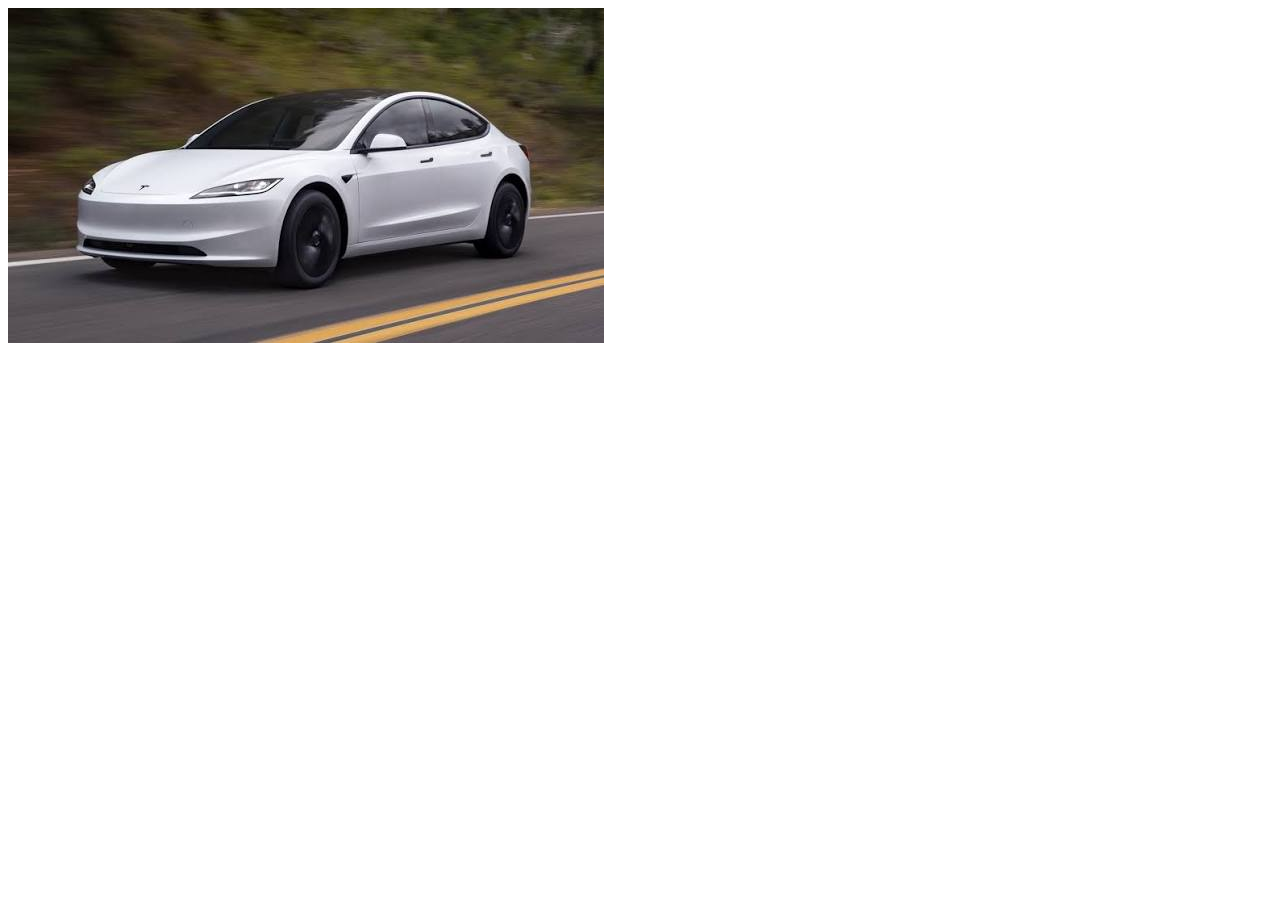
==== index.html @ 11845d5d "tesla" ====
<!DOCTYPE html>
<html lang="en">
<head>
    <meta charset="UTF-8">
    <meta name="viewport" content="width=device-width, initial-scale=1.0">
    <title>Document</title>

    <link rel="stylesheet" href="./main.css">
</head>
<body>
    <img src="./image.jpg" alt="rasm yuklab olinmadi">
    <script src="./main.js"></script>
</body>
</html>
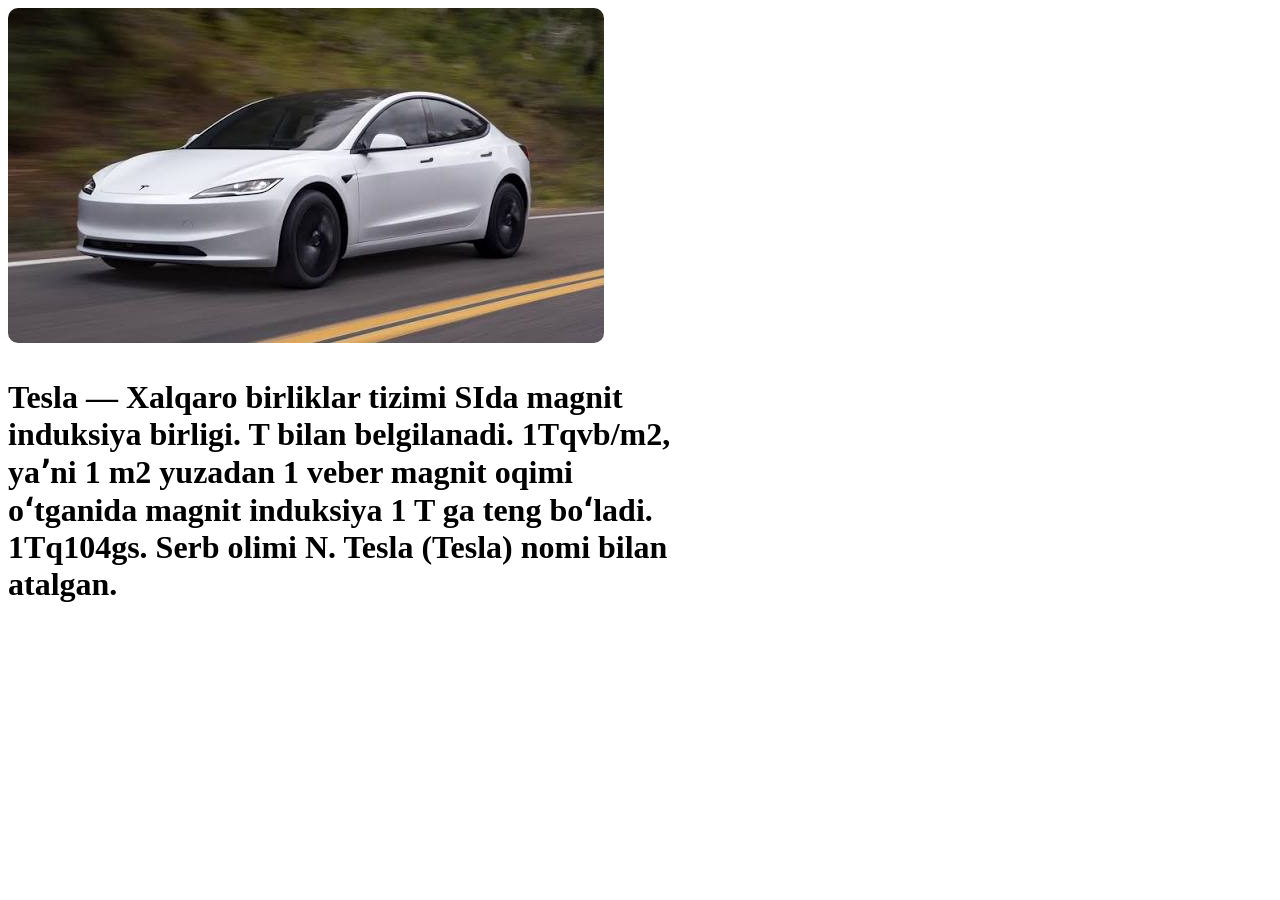
==== commit 581d0075: "rasm tagidagi matn o'zgardi" ====
--- a/index.html
+++ b/index.html
@@ -1,14 +1,22 @@
-<!DOCTYPE html>
+<!doctype html>
 <html lang="en">
-<head>
-    <meta charset="UTF-8">
-    <meta name="viewport" content="width=device-width, initial-scale=1.0">
+  <head>
+    <meta charset="UTF-8" />
+    <meta name="viewport" content="width=device-width, initial-scale=1.0" />
     <title>Document</title>
 
-    <link rel="stylesheet" href="./main.css">
-</head>
-<body>
-    <img src="./image.jpg" alt="rasm yuklab olinmadi">
-    <script src="./main.js"></script>
-</body>
-</html>+    <link rel="stylesheet" href="./main.css" />
+  </head>
+  <body>
+    <div>
+      <img src="./image.jpg" alt="rasm yuklab olinmadi" />
+      <h3>
+        Tesla — Xalqaro birliklar tizimi SIda magnit induksiya birligi. T bilan
+        belgilanadi. 1Tqvb/m2, yaʼni 1 m2 yuzadan 1 veber magnit oqimi oʻtganida
+        magnit induksiya 1 T ga teng boʻladi. 1Tq104gs. Serb olimi N. Tesla
+        (Tesla) nomi bilan atalgan.
+      </h3>
+      
+    </div>
+  </body>
+</html>
--- a/main.css
+++ b/main.css
@@ -0,0 +1,9 @@
+h3 {
+    font-size: xx-large;
+}
+img {
+    border-radius: 10px;
+}
+div{
+    width: 700px;    
+}
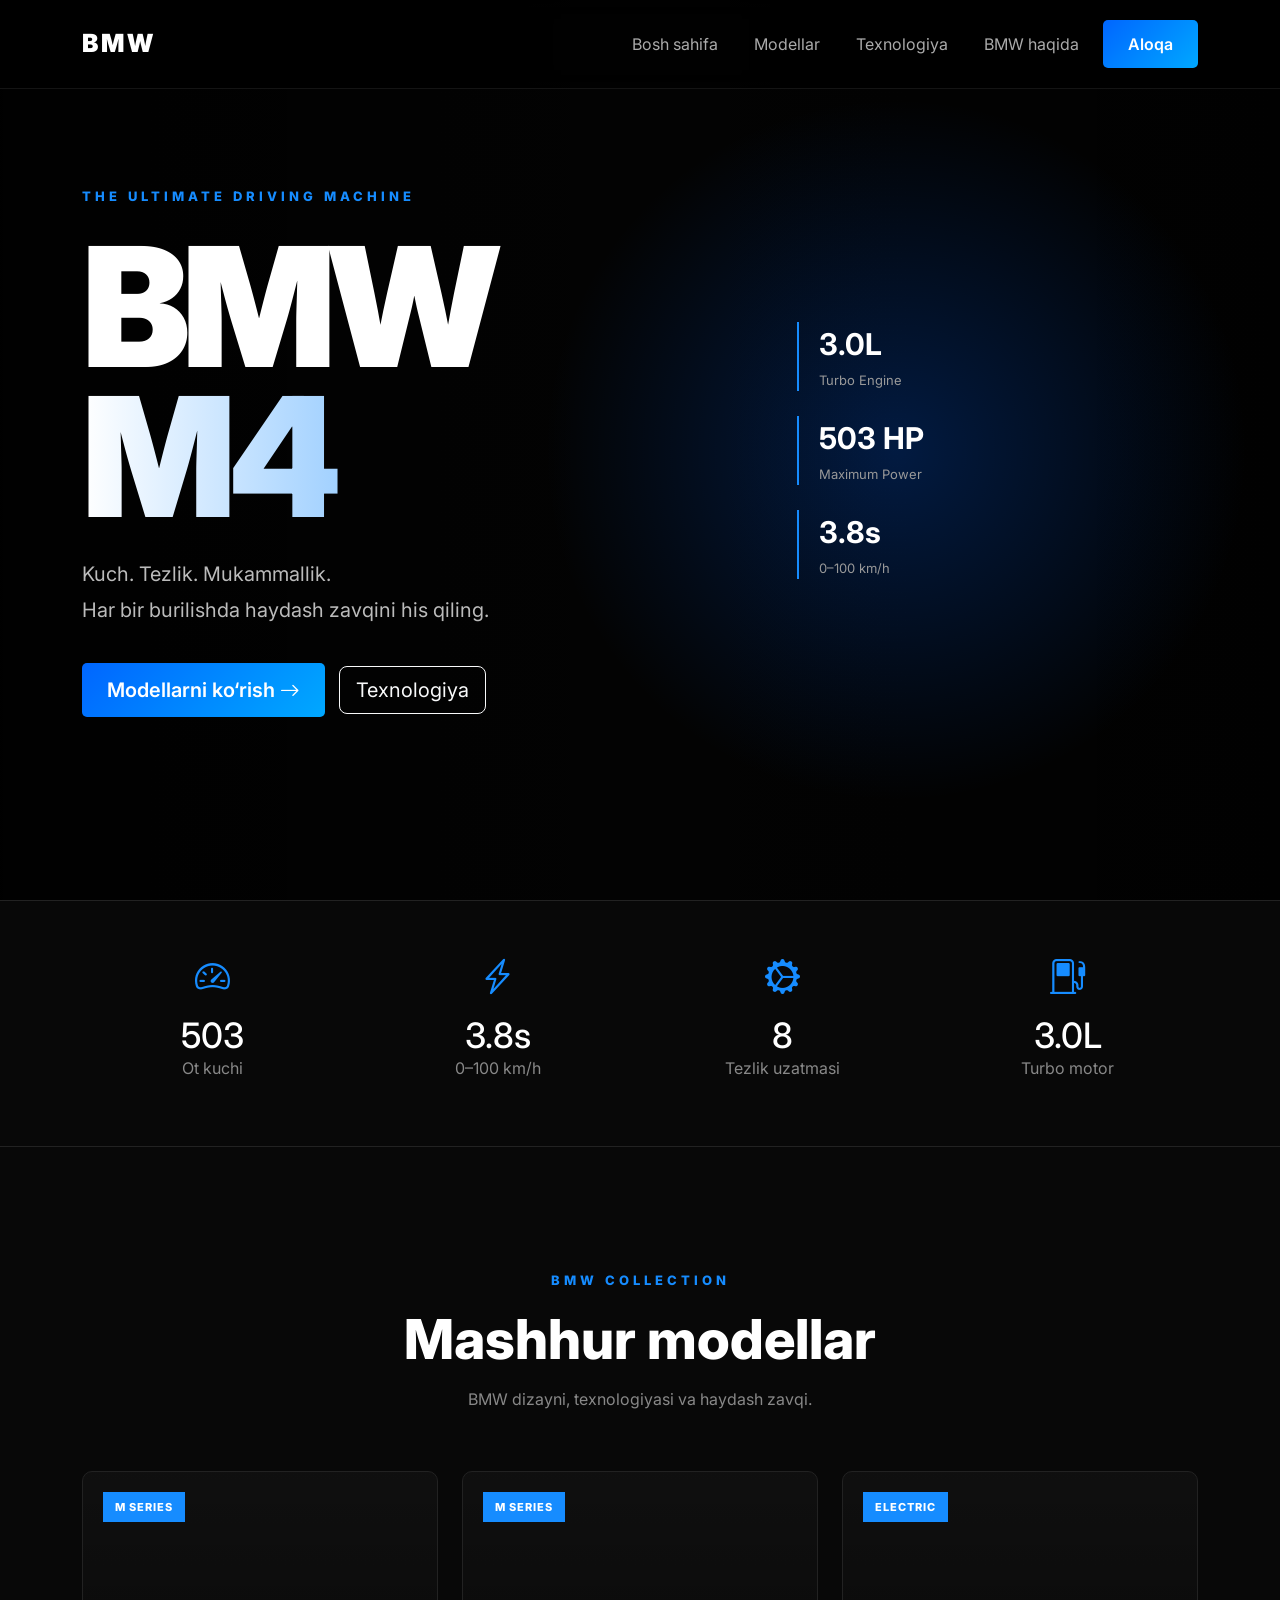
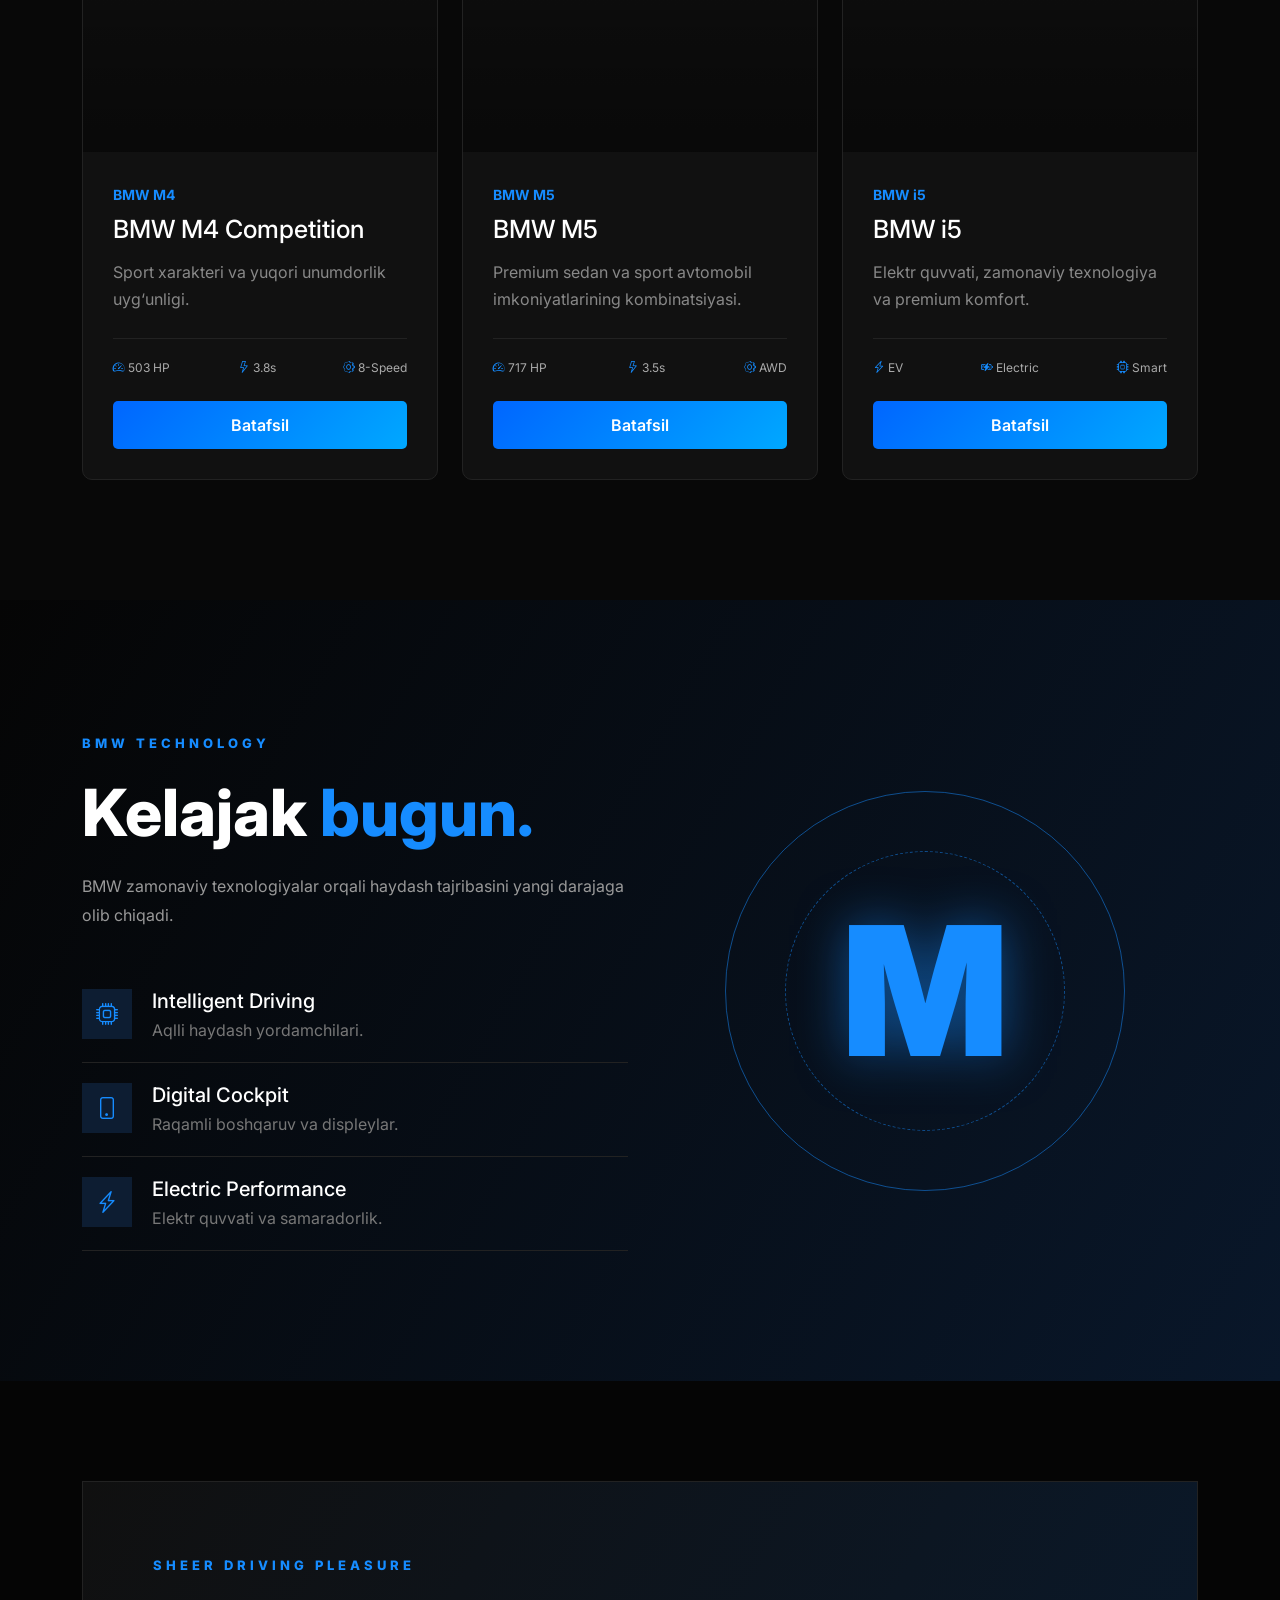
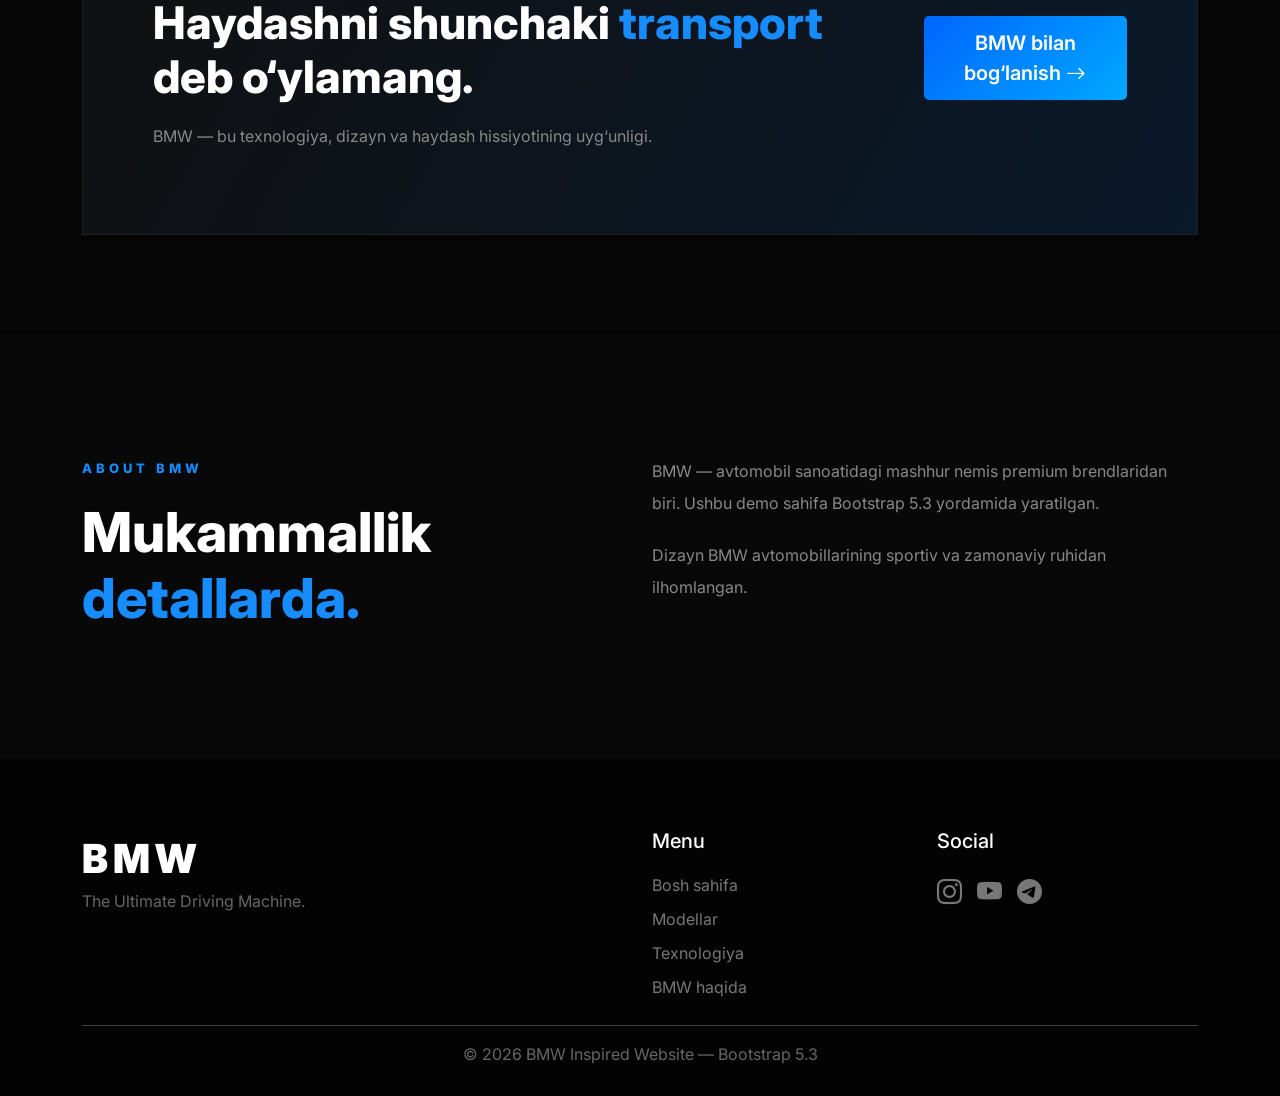
==== commit e6f69997: "o'chirildi" ====
--- a/index.html
+++ b/index.html
@@ -1,22 +1,838 @@
-<!doctype html>
-<html lang="en">
-  <head>
-    <meta charset="UTF-8" />
-    <meta name="viewport" content="width=device-width, initial-scale=1.0" />
-    <title>Document</title>
-
-    <link rel="stylesheet" href="./main.css" />
-  </head>
-  <body>
-    <div>
-      <img src="./image.jpg" alt="rasm yuklab olinmadi" />
-      <h3>
-        Tesla — Xalqaro birliklar tizimi SIda magnit induksiya birligi. T bilan
-        belgilanadi. 1Tqvb/m2, yaʼni 1 m2 yuzadan 1 veber magnit oqimi oʻtganida
-        magnit induksiya 1 T ga teng boʻladi. 1Tq104gs. Serb olimi N. Tesla
-        (Tesla) nomi bilan atalgan.
-      </h3>
-      
+<!DOCTYPE html>
+<html lang="uz">
+
+<head>
+    <meta charset="UTF-8">
+    <meta name="viewport" content="width=device-width, initial-scale=1.0">
+
+    <title>| BMW | Ultimate Driving Machine |</title>
+
+    <link
+        href="https://cdn.jsdelivr.net/npm/bootstrap@5.3.3/dist/css/bootstrap.min.css"
+        rel="stylesheet">
+
+    <link
+        rel="stylesheet"
+        href="https://cdn.jsdelivr.net/npm/bootstrap-icons@1.11.3/font/bootstrap-icons.min.css">
+
+    <link
+        href="https://fonts.googleapis.com/css2?family=Inter:wght@300;400;500;600;700;800;900&display=swap"
+        rel="stylesheet">
+
+    <link rel="stylesheet" href="style.css">
+</head>
+
+<body>
+
+
+<nav class="navbar navbar-expand-lg navbar-dark fixed-top">
+
+    <div class="container">
+
+        <a class="navbar-brand" href="#home">
+
+            <span class="bmw-logo">BMW</span>
+
+        </a>
+
+        <button
+            class="navbar-toggler"
+            type="button"
+            data-bs-toggle="collapse"
+            data-bs-target="#mainNav">
+
+            <span class="navbar-toggler-icon"></span>
+
+        </button>
+
+
+        <div class="collapse navbar-collapse" id="mainNav">
+
+            <ul class="navbar-nav ms-auto align-items-lg-center">
+
+                <li class="nav-item">
+                    <a class="nav-link" href="#home">
+                        Bosh sahifa
+                    </a>
+                </li>
+
+                <li class="nav-item">
+                    <a class="nav-link" href="#models">
+                        Modellar
+                    </a>
+                </li>
+
+                <li class="nav-item">
+                    <a class="nav-link" href="#technology">
+                        Texnologiya
+                    </a>
+                </li>
+
+                <li class="nav-item">
+                    <a class="nav-link" href="#about">
+                        BMW haqida
+                    </a>
+                </li>
+
+                <li class="nav-item ms-lg-3">
+
+                    <button
+                        class="btn btn-bmw"
+                        data-bs-toggle="modal"
+                        data-bs-target="#contactModal">
+
+                        Aloqa
+
+                    </button>
+
+                </li>
+
+            </ul>
+
+        </div>
+
     </div>
-  </body>
-</html>
+
+</nav>
+
+
+<section id="home" class="hero">
+
+    <div class="hero-overlay"></div>
+
+    <div class="container position-relative">
+
+        <div class="row min-vh-100 align-items-center">
+
+            <div class="col-lg-7">
+
+                <div class="hero-content">
+
+                    <span class="small-title">
+                        THE ULTIMATE DRIVING MACHINE
+                    </span>
+
+                    <h1>
+                        BMW
+                        <span>M4</span>
+                    </h1>
+
+                    <p class="hero-text">
+
+                        Kuch. Tezlik. Mukammallik.
+
+                        <br>
+
+                        Har bir burilishda haydash zavqini
+                        his qiling.
+
+                    </p>
+
+
+                    <div class="hero-buttons">
+
+                        <a
+                            href="#models"
+                            class="btn btn-bmw btn-lg">
+
+                            Modellarni ko‘rish
+                            <i class="bi bi-arrow-right"></i>
+
+                        </a>
+
+
+                        <button
+                            class="btn btn-outline-light btn-lg"
+                            onclick="scrollToTechnology()">
+
+                            Texnologiya
+                        </button>
+
+                    </div>
+
+                </div>
+
+            </div>
+
+
+            <div class="col-lg-5 d-none d-lg-block">
+
+                <div class="hero-specs">
+
+                    <div class="spec">
+
+                        <strong>3.0L</strong>
+
+                        <span>Turbo Engine</span>
+
+                    </div>
+
+
+                    <div class="spec">
+
+                        <strong>503 HP</strong>
+
+                        <span>Maximum Power</span>
+
+                    </div>
+
+
+                    <div class="spec">
+
+                        <strong>3.8s</strong>
+
+                        <span>0–100 km/h</span>
+
+                    </div>
+
+                </div>
+
+            </div>
+
+        </div>
+
+    </div>
+
+</section>
+
+
+
+<section class="stats">
+
+    <div class="container">
+
+        <div class="row text-center g-4">
+
+            <div class="col-6 col-lg-3">
+
+                <div class="stat-box">
+
+                    <i class="bi bi-speedometer2"></i>
+
+                    <h3>503</h3>
+
+                    <p>Ot kuchi</p>
+
+                </div>
+
+            </div>
+
+
+            <div class="col-6 col-lg-3">
+
+                <div class="stat-box">
+
+                    <i class="bi bi-lightning-charge"></i>
+
+                    <h3>3.8s</h3>
+
+                    <p>0–100 km/h</p>
+
+                </div>
+
+            </div>
+
+
+            <div class="col-6 col-lg-3">
+
+                <div class="stat-box">
+
+                    <i class="bi bi-gear-wide-connected"></i>
+
+                    <h3>8</h3>
+
+                    <p>Tezlik uzatmasi</p>
+
+                </div>
+
+            </div>
+
+
+            <div class="col-6 col-lg-3">
+
+                <div class="stat-box">
+
+                    <i class="bi bi-fuel-pump"></i>
+
+                    <h3>3.0L</h3>
+
+                    <p>Turbo motor</p>
+
+                </div>
+
+            </div>
+
+        </div>
+
+    </div>
+
+</section>
+
+
+<section id="models" class="models-section">
+
+    <div class="container">
+
+        <div class="section-heading">
+
+            <span>BMW COLLECTION</span>
+
+            <h2>Mashhur modellar</h2>
+
+            <p>
+                BMW dizayni, texnologiyasi va haydash zavqi.
+            </p>
+
+        </div>
+
+
+        <div class="row g-4">
+
+
+            <div class="col-lg-4">
+
+                <div class="car-card">
+
+                    <div class="car-image m4">
+
+                        <div class="car-badge">
+                            M SERIES
+                        </div>
+
+                    </div>
+
+
+                    <div class="car-info">
+
+                        <small>BMW M4</small>
+
+                        <h3>BMW M4 Competition</h3>
+
+                        <p>
+                            Sport xarakteri va yuqori
+                            unumdorlik uyg‘unligi.
+                        </p>
+
+
+                        <div class="car-details">
+
+                            <span>
+                                <i class="bi bi-speedometer2"></i>
+                                503 HP
+                            </span>
+
+                            <span>
+                                <i class="bi bi-lightning"></i>
+                                3.8s
+                            </span>
+
+                            <span>
+                                <i class="bi bi-gear"></i>
+                                8-Speed
+                            </span>
+
+                        </div>
+
+
+                        <button
+                            class="btn btn-bmw w-100 mt-4"
+                            onclick="showCar('BMW M4 Competition')">
+
+                            Batafsil
+
+                        </button>
+
+                    </div>
+
+                </div>
+
+            </div>
+
+
+            <div class="col-lg-4">
+
+                <div class="car-card">
+
+                    <div class="car-image m5">
+
+                        <div class="car-badge">
+                            M SERIES
+                        </div>
+
+                    </div>
+
+
+                    <div class="car-info">
+
+                        <small>BMW M5</small>
+
+                        <h3>BMW M5</h3>
+
+                        <p>
+                            Premium sedan va sport avtomobil
+                            imkoniyatlarining kombinatsiyasi.
+                        </p>
+
+
+                        <div class="car-details">
+
+                            <span>
+                                <i class="bi bi-speedometer2"></i>
+                                717 HP
+                            </span>
+
+                            <span>
+                                <i class="bi bi-lightning"></i>
+                                3.5s
+                            </span>
+
+                            <span>
+                                <i class="bi bi-gear"></i>
+                                AWD
+                            </span>
+
+                        </div>
+
+
+                        <button
+                            class="btn btn-bmw w-100 mt-4"
+                            onclick="showCar('BMW M5')">
+
+                            Batafsil
+
+                        </button>
+
+                    </div>
+
+                </div>
+
+            </div>
+
+
+            <div class="col-lg-4">
+
+                <div class="car-card">
+
+                    <div class="car-image i5">
+
+                        <div class="car-badge">
+                            ELECTRIC
+                        </div>
+
+                    </div>
+
+
+                    <div class="car-info">
+
+                        <small>BMW i5</small>
+
+                        <h3>BMW i5</h3>
+
+                        <p>
+                            Elektr quvvati, zamonaviy texnologiya
+                            va premium komfort.
+                        </p>
+
+
+                        <div class="car-details">
+
+                            <span>
+                                <i class="bi bi-lightning-charge"></i>
+                                EV
+                            </span>
+
+                            <span>
+                                <i class="bi bi-battery-charging"></i>
+                                Electric
+                            </span>
+
+                            <span>
+                                <i class="bi bi-cpu"></i>
+                                Smart
+                            </span>
+
+                        </div>
+
+
+                        <button
+                            class="btn btn-bmw w-100 mt-4"
+                            onclick="showCar('BMW i5')">
+
+                            Batafsil
+
+                        </button>
+
+                    </div>
+
+                </div>
+
+            </div>
+
+        </div>
+
+    </div>
+
+</section>
+
+
+<section id="technology" class="technology">
+
+    <div class="container">
+
+        <div class="row align-items-center">
+
+            <div class="col-lg-6">
+
+                <span class="small-title">
+                    BMW TECHNOLOGY
+                </span>
+
+                <h2>
+                    Kelajak
+                    <span>bugun.</span>
+                </h2>
+
+                <p>
+                    BMW zamonaviy texnologiyalar orqali
+                    haydash tajribasini yangi darajaga olib chiqadi.
+                </p>
+
+
+                <div class="technology-list">
+
+                    <div class="tech-item">
+
+                        <div class="tech-icon">
+                            <i class="bi bi-cpu"></i>
+                        </div>
+
+                        <div>
+
+                            <h5>Intelligent Driving</h5>
+
+                            <p>
+                                Aqlli haydash yordamchilari.
+                            </p>
+
+                        </div>
+
+                    </div>
+
+
+                    <div class="tech-item">
+
+                        <div class="tech-icon">
+                            <i class="bi bi-phone"></i>
+                        </div>
+
+                        <div>
+
+                            <h5>Digital Cockpit</h5>
+
+                            <p>
+                                Raqamli boshqaruv va displeylar.
+                            </p>
+
+                        </div>
+
+                    </div>
+
+
+                    <div class="tech-item">
+
+                        <div class="tech-icon">
+                            <i class="bi bi-lightning-charge"></i>
+                        </div>
+
+                        <div>
+
+                            <h5>Electric Performance</h5>
+
+                            <p>
+                                Elektr quvvati va samaradorlik.
+                            </p>
+
+                        </div>
+
+                    </div>
+
+                </div>
+
+            </div>
+
+
+            <div class="col-lg-6">
+
+                <div class="tech-visual">
+
+                    <div class="circle circle-one"></div>
+
+                    <div class="circle circle-two"></div>
+
+                    <div class="tech-number">
+                        M
+                    </div>
+
+                </div>
+
+            </div>
+
+        </div>
+
+    </div>
+
+</section>
+
+<section class="experience">
+
+    <div class="container">
+
+        <div class="experience-box">
+
+            <div>
+
+                <span class="small-title">
+                    SHEER DRIVING PLEASURE
+                </span>
+
+                <h2>
+                    Haydashni shunchaki
+                    <span>transport</span> deb o‘ylamang.
+                </h2>
+
+                <p>
+                    BMW — bu texnologiya, dizayn va haydash
+                    hissiyotining uyg‘unligi.
+                </p>
+
+            </div>
+
+
+            <div>
+
+                <button
+                    class="btn btn-bmw btn-lg"
+                    data-bs-toggle="modal"
+                    data-bs-target="#contactModal">
+
+                    BMW bilan bog‘lanish
+                    <i class="bi bi-arrow-right"></i>
+
+                </button>
+
+            </div>
+
+        </div>
+
+    </div>
+
+</section>
+
+
+
+<section id="about" class="about">
+
+    <div class="container">
+
+        <div class="row">
+
+            <div class="col-lg-6">
+
+                <span class="small-title">
+                    ABOUT BMW
+                </span>
+
+                <h2>
+                    Mukammallik
+                    <span>detallarda.</span>
+                </h2>
+
+            </div>
+
+
+            <div class="col-lg-6">
+
+                <p>
+                    BMW — avtomobil sanoatidagi mashhur nemis
+                    premium brendlaridan biri. Ushbu demo sahifa
+                    Bootstrap 5.3 yordamida yaratilgan.
+                </p>
+
+                <p>
+                    Dizayn BMW avtomobillarining sportiv va
+                    zamonaviy ruhidan ilhomlangan.
+                </p>
+
+            </div>
+
+        </div>
+
+    </div>
+
+</section>
+
+
+
+<!-- ================= FOOTER ================= -->
+
+<footer>
+
+    <div class="container">
+
+        <div class="row g-4">
+
+            <div class="col-lg-6">
+
+                <div class="footer-logo">
+                    BMW
+                </div>
+
+                <p>
+                    The Ultimate Driving Machine.
+                </p>
+
+            </div>
+
+
+            <div class="col-lg-3">
+
+                <h5>Menu</h5>
+
+                <a href="#home">Bosh sahifa</a>
+                <a href="#models">Modellar</a>
+                <a href="#technology">Texnologiya</a>
+                <a href="#about">BMW haqida</a>
+
+            </div>
+
+
+            <div class="col-lg-3">
+
+                <h5>Social</h5>
+
+                <div class="socials">
+
+                    <a href="#">
+                        <i class="bi bi-instagram"></i>
+                    </a>
+
+                    <a href="#">
+                        <i class="bi bi-youtube"></i>
+                    </a>
+
+                    <a href="#">
+                        <i class="bi bi-telegram"></i>
+                    </a>
+
+                </div>
+
+            </div>
+
+        </div>
+
+
+        <hr>
+
+        <div class="text-center">
+
+            <p class="mb-0">
+                © 2026 BMW Inspired Website — Bootstrap 5.3
+            </p>
+
+        </div>
+
+    </div>
+
+</footer>
+
+
+
+<!-- ================= CONTACT MODAL ================= -->
+
+<div
+    class="modal fade"
+    id="contactModal"
+    tabindex="-1">
+
+    <div class="modal-dialog modal-dialog-centered">
+
+        <div class="modal-content">
+
+            <div class="modal-header">
+
+                <h5 class="modal-title">
+                    BMW bilan bog‘lanish
+                </h5>
+
+                <button
+                    type="button"
+                    class="btn-close"
+                    data-bs-dismiss="modal">
+                </button>
+
+            </div>
+
+
+            <div class="modal-body">
+
+                <input
+                    type="text"
+                    class="form-control mb-3"
+                    placeholder="Ismingiz">
+
+
+                <input
+                    type="email"
+                    class="form-control mb-3"
+                    placeholder="Email">
+
+
+                <textarea
+                    class="form-control"
+                    rows="4"
+                    placeholder="Xabaringiz"></textarea>
+
+            </div>
+
+
+            <div class="modal-footer">
+
+                <button
+                    class="btn btn-secondary"
+                    data-bs-dismiss="modal">
+
+                    Yopish
+
+                </button>
+
+
+                <button
+                    class="btn btn-bmw"
+                    onclick="sendMessage()">
+
+                    Yuborish
+
+                </button>
+
+            </div>
+
+        </div>
+
+    </div>
+
+</div>
+
+
+
+<!-- Bootstrap JS -->
+
+<script
+    src="https://cdn.jsdelivr.net/npm/bootstrap@5.3.3/dist/js/bootstrap.bundle.min.js">
+</script>
+
+<!-- Custom JS -->
+
+<script src="script.js"></script>
+
+</body>
+</html>
--- a/style.css
+++ b/style.css
@@ -0,0 +1,747 @@
+* {
+    margin: 0;
+    padding: 0;
+    box-sizing: border-box;
+}
+
+html {
+    scroll-behavior: smooth;
+}
+
+body {
+    font-family: "Inter", sans-serif;
+    background: #050505;
+    color: white;
+}
+
+/* ================= NAVBAR ================= */
+
+.navbar {
+    padding: 20px 0;
+
+    background: rgba(0, 0, 0, 0.65);
+
+    backdrop-filter: blur(15px);
+
+    border-bottom: 1px solid rgba(255,255,255,0.08);
+}
+
+.navbar-brand {
+    font-weight: 900;
+}
+
+.bmw-logo {
+    font-size: 25px;
+    letter-spacing: 3px;
+}
+
+.nav-link {
+    color: #aaa !important;
+
+    margin-left: 20px;
+
+    transition: .3s;
+}
+
+.nav-link:hover {
+    color: white !important;
+}
+
+
+/* ================= BUTTON ================= */
+
+.btn-bmw {
+    background: linear-gradient(
+        135deg,
+        #0066ff,
+        #00a8ff
+    );
+
+    border: none;
+
+    color: white;
+
+    padding: 12px 25px;
+
+    border-radius: 5px;
+
+    font-weight: 600;
+
+    transition: .3s;
+}
+
+.btn-bmw:hover {
+    transform: translateY(-3px);
+
+    box-shadow:
+        0 10px 30px rgba(0, 120, 255, .4);
+
+    color: white;
+}
+
+
+/* ================= HERO ================= */
+
+.hero {
+    min-height: 100vh;
+
+    position: relative;
+
+    display: flex;
+
+    align-items: center;
+
+    overflow: hidden;
+
+    background-image:
+        linear-gradient(
+            90deg,
+            rgba(0,0,0,.9),
+            rgba(0,0,0,.45),
+            rgba(0,0,0,.8)
+        ),
+        url(
+            "https://images.unsplash.com/photo-1555215695-3004980ad54e?auto=format&fit=crop&w=2000&q=90"
+        );
+
+    background-size: cover;
+
+    background-position: center;
+}
+
+.hero-overlay {
+    position: absolute;
+
+    inset: 0;
+
+    background:
+        radial-gradient(
+            circle at 70% 50%,
+            rgba(0,100,255,.25),
+            transparent 35%
+        );
+}
+
+.hero-content {
+    position: relative;
+}
+
+.small-title {
+    color: #168cff;
+
+    font-size: 13px;
+
+    font-weight: 800;
+
+    letter-spacing: 4px;
+}
+
+.hero h1 {
+    font-size: clamp(80px, 13vw, 180px);
+
+    line-height: .9;
+
+    font-weight: 900;
+
+    letter-spacing: -8px;
+
+    margin: 25px 0;
+}
+
+.hero h1 span {
+    display: block;
+
+    background: linear-gradient(
+        90deg,
+        #fff,
+        #168cff
+    );
+
+    -webkit-background-clip: text;
+
+    background-clip: text;
+
+    -webkit-text-fill-color: transparent;
+}
+
+.hero-text {
+    color: #bbb;
+
+    font-size: 20px;
+
+    line-height: 1.8;
+}
+
+.hero-buttons {
+    margin-top: 35px;
+}
+
+.hero-buttons .btn {
+    margin-right: 10px;
+}
+
+
+/* ================= HERO SPECS ================= */
+
+.hero-specs {
+    display: flex;
+
+    flex-direction: column;
+
+    gap: 25px;
+
+    padding-left: 50px;
+}
+
+.spec {
+    border-left: 2px solid #168cff;
+
+    padding-left: 20px;
+}
+
+.spec strong {
+    display: block;
+
+    font-size: 30px;
+}
+
+.spec span {
+    color: #999;
+
+    font-size: 13px;
+}
+
+
+/* ================= STATS ================= */
+
+.stats {
+    background: #080808;
+
+    border-top: 1px solid #222;
+
+    border-bottom: 1px solid #222;
+
+    padding: 50px 0;
+}
+
+.stat-box i {
+    color: #168cff;
+
+    font-size: 35px;
+}
+
+.stat-box h3 {
+    font-size: 35px;
+
+    margin: 10px 0 0;
+}
+
+.stat-box p {
+    color: #888;
+}
+
+
+/* ================= MODELS ================= */
+
+.models-section {
+    background: #080808;
+
+    padding: 120px 0;
+}
+
+.section-heading {
+    text-align: center;
+
+    margin-bottom: 60px;
+}
+
+.section-heading span {
+    color: #168cff;
+
+    font-size: 13px;
+
+    font-weight: 800;
+
+    letter-spacing: 4px;
+}
+
+.section-heading h2 {
+    font-size: 55px;
+
+    font-weight: 800;
+
+    margin: 15px 0;
+}
+
+.section-heading p {
+    color: #888;
+}
+
+
+/* ================= CARDS ================= */
+
+.car-card {
+    background: #111;
+
+    border: 1px solid #222;
+
+    overflow: hidden;
+
+    border-radius: 10px;
+
+    transition: .4s;
+}
+
+.car-card:hover {
+    transform: translateY(-10px);
+
+    border-color: #168cff;
+
+    box-shadow:
+        0 20px 50px rgba(0,0,0,.5);
+}
+
+.car-image {
+    height: 280px;
+
+    position: relative;
+
+    background-size: cover;
+
+    background-position: center;
+
+    transition: .5s;
+}
+
+.car-card:hover .car-image {
+    transform: scale(1.03);
+}
+
+.m4 {
+    background-image:
+        linear-gradient(
+            rgba(0,0,0,.1),
+            rgba(0,0,0,.5)
+        ),
+        url(
+            "https://images.unsplash.com/photo-1617531653332-bd46c24f2068?auto=format&fit=crop&w=1000&q=85"
+        );
+}
+
+.m5 {
+    background-image:
+        linear-gradient(
+            rgba(0,0,0,.1),
+            rgba(0,0,0,.5)
+        ),
+        url(
+            "https://images.unsplash.com/photo-1556189250-72ba954cfc2b?auto=format&fit=crop&w=1000&q=85"
+        );
+}
+
+.i5 {
+    background-image:
+        linear-gradient(
+            rgba(0,0,0,.1),
+            rgba(0,0,0,.5)
+        ),
+        url(
+            ""
+        );
+}
+
+.car-badge {
+    position: absolute;
+
+    top: 20px;
+
+    left: 20px;
+
+    background: #168cff;
+
+    padding: 7px 12px;
+
+    font-size: 11px;
+
+    font-weight: 800;
+
+    letter-spacing: 1px;
+}
+
+.car-info {
+    padding: 30px;
+}
+
+.car-info small {
+    color: #168cff;
+
+    font-weight: 700;
+}
+
+.car-info h3 {
+    font-size: 25px;
+
+    margin: 8px 0 15px;
+}
+
+.car-info p {
+    color: #888;
+
+    line-height: 1.7;
+}
+
+.car-details {
+    display: flex;
+
+    justify-content: space-between;
+
+    margin-top: 25px;
+
+    padding-top: 20px;
+
+    border-top: 1px solid #222;
+
+    font-size: 12px;
+
+    color: #aaa;
+}
+
+.car-details i {
+    color: #168cff;
+}
+
+
+/* ================= TECHNOLOGY ================= */
+
+.technology {
+    padding: 130px 0;
+
+    background:
+        linear-gradient(
+            120deg,
+            #050505,
+            #09172a
+        );
+}
+
+.technology h2 {
+    font-size: 65px;
+
+    font-weight: 800;
+
+    margin: 20px 0;
+}
+
+.technology h2 span {
+    color: #168cff;
+}
+
+.technology > .container > .row > .col-lg-6 > p {
+    color: #999;
+
+    line-height: 1.8;
+
+    max-width: 550px;
+}
+
+.technology-list {
+    margin-top: 40px;
+}
+
+.tech-item {
+    display: flex;
+
+    gap: 20px;
+
+    padding: 20px 0;
+
+    border-bottom: 1px solid #222;
+}
+
+.tech-icon {
+    min-width: 50px;
+
+    height: 50px;
+
+    display: flex;
+
+    align-items: center;
+
+    justify-content: center;
+
+    background: #0d1d32;
+
+    color: #168cff;
+
+    font-size: 22px;
+}
+
+.tech-item h5 {
+    margin: 0;
+}
+
+.tech-item p {
+    color: #777;
+
+    margin: 5px 0 0;
+}
+
+
+/* ================= TECHNOLOGY VISUAL ================= */
+
+.tech-visual {
+    position: relative;
+
+    height: 500px;
+
+    display: flex;
+
+    justify-content: center;
+
+    align-items: center;
+}
+
+.circle {
+    position: absolute;
+
+    border-radius: 50%;
+
+    border: 1px solid rgba(22,140,255,.5);
+}
+
+.circle-one {
+    width: 400px;
+    height: 400px;
+
+    animation: rotate 15s linear infinite;
+}
+
+.circle-two {
+    width: 280px;
+    height: 280px;
+
+    border-style: dashed;
+
+    animation: rotate 10s linear infinite reverse;
+}
+
+.tech-number {
+    font-size: 180px;
+
+    font-weight: 900;
+
+    color: #168cff;
+
+    text-shadow:
+        0 0 50px rgba(22,140,255,.5);
+}
+
+@keyframes rotate {
+
+    from {
+        transform: rotate(0);
+    }
+
+    to {
+        transform: rotate(360deg);
+    }
+
+}
+
+
+/* ================= EXPERIENCE ================= */
+
+.experience {
+    padding: 100px 0;
+
+    background: #050505;
+}
+
+.experience-box {
+    padding: 70px;
+
+    background:
+        linear-gradient(
+            120deg,
+            #101010,
+            #0a192b
+        );
+
+    border: 1px solid #222;
+
+    display: flex;
+
+    align-items: center;
+
+    justify-content: space-between;
+
+    gap: 40px;
+}
+
+.experience h2 {
+    font-size: 45px;
+
+    font-weight: 800;
+
+    margin: 20px 0;
+}
+
+.experience h2 span {
+    color: #168cff;
+}
+
+.experience p {
+    color: #888;
+}
+
+
+/* ================= ABOUT ================= */
+
+.about {
+    padding: 120px 0;
+
+    background: #080808;
+}
+
+.about h2 {
+    font-size: 55px;
+
+    font-weight: 800;
+
+    margin-top: 20px;
+}
+
+.about h2 span {
+    color: #168cff;
+}
+
+.about p {
+    color: #888;
+
+    line-height: 2;
+
+    margin-bottom: 20px;
+}
+
+
+/* ================= FOOTER ================= */
+
+footer {
+    background: #030303;
+
+    padding: 70px 0 30px;
+
+    color: white;
+}
+
+.footer-logo {
+    font-size: 40px;
+
+    font-weight: 900;
+
+    letter-spacing: 5px;
+}
+
+footer p {
+    color: #666;
+}
+
+footer h5 {
+    margin-bottom: 20px;
+}
+
+footer a {
+    display: block;
+
+    color: #777;
+
+    text-decoration: none;
+
+    margin-bottom: 10px;
+
+    transition: .3s;
+}
+
+footer a:hover {
+    color: #168cff;
+}
+
+.socials {
+    display: flex;
+
+    gap: 15px;
+}
+
+.socials a {
+    font-size: 25px;
+}
+
+
+/* ================= MODAL ================= */
+
+.modal-content {
+    background: #111;
+
+    color: white;
+
+    border: 1px solid #333;
+}
+
+.form-control {
+    background: #080808;
+
+    color: white;
+
+    border-color: #333;
+}
+
+.form-control:focus {
+    background: #080808;
+
+    color: white;
+
+    border-color: #168cff;
+
+    box-shadow: none;
+}
+
+
+/* ================= MOBILE ================= */
+
+@media (max-width: 768px) {
+
+    .hero h1 {
+        font-size: 80px;
+
+        letter-spacing: -5px;
+    }
+
+    .hero-text {
+        font-size: 16px;
+    }
+
+    .section-heading h2 {
+        font-size: 40px;
+    }
+
+    .technology h2 {
+        font-size: 45px;
+    }
+
+    .experience-box {
+        padding: 40px 25px;
+
+        flex-direction: column;
+
+        align-items: flex-start;
+    }
+
+    .experience h2 {
+        font-size: 35px;
+    }
+
+    .about h2 {
+        font-size: 40px;
+    }
+
+}
